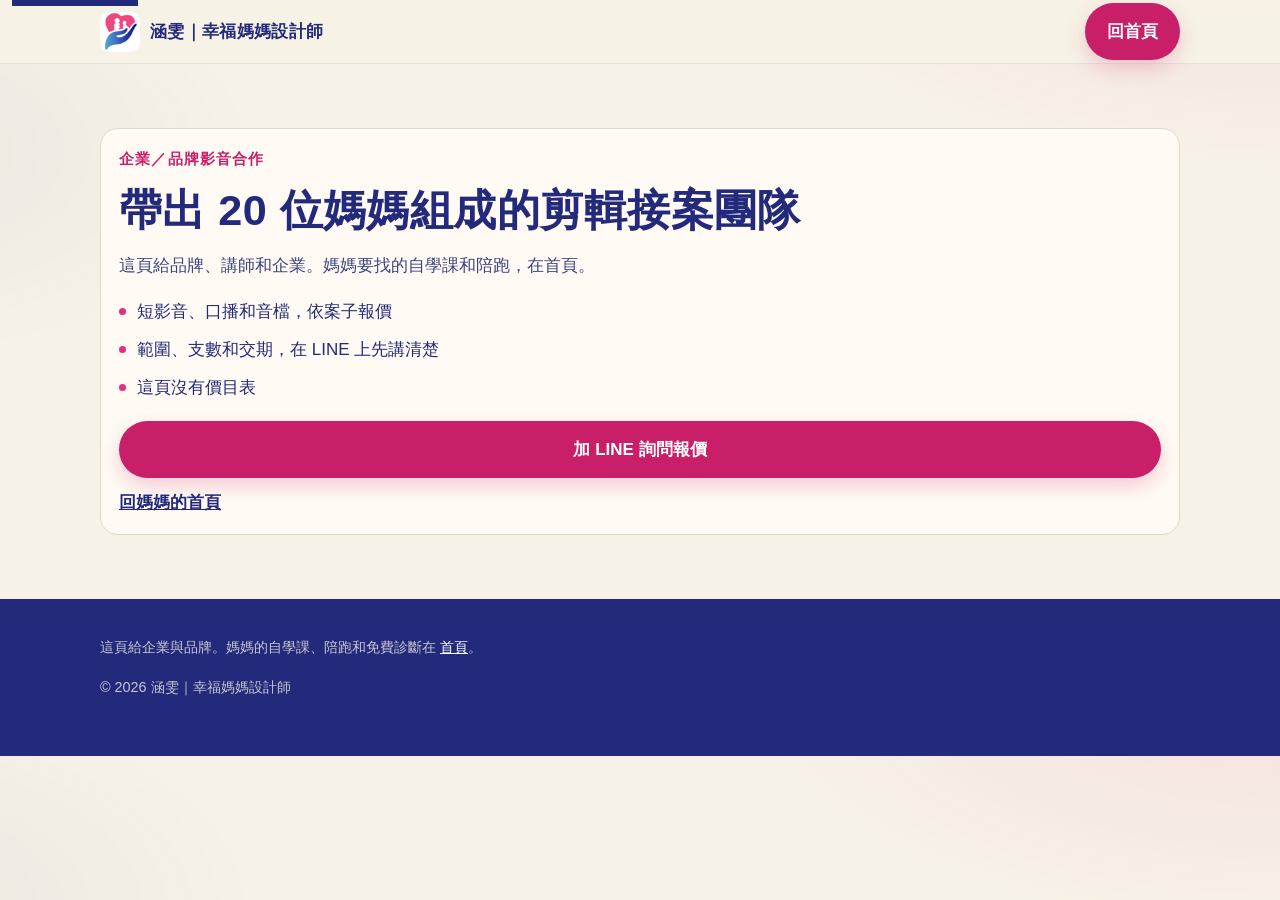
==== b2b.html @ 35776ecd "Initial site" ====
<!DOCTYPE html>
<html lang="zh-Hant-TW">
<head>
  <meta charset="UTF-8">
  <meta name="viewport" content="width=device-width, initial-scale=1">
  <title>企業／品牌影音合作 · 涵雯｜幸福媽媽設計師</title>
  <meta name="description" content="涵雯帶出 20 位媽媽組成的剪輯接案團隊。品牌與企業的短影音、口播和音檔，用 LINE 詢問報價，這頁沒有價目表。">
  <link rel="canonical" href="https://hanwen119.github.io/b2b.html">
  <meta name="theme-color" content="#F7F2E7">
  <link rel="icon" href="./favicon.png" type="image/png">
  <meta property="og:url" content="https://hanwen119.github.io/b2b.html">
  <meta property="og:title" content="企業／品牌影音合作">
  <meta property="og:description" content="帶出 20 位媽媽組成的剪輯接案團隊。報價請加 LINE，頁面上沒有價目。">
  <meta property="og:image" content="https://hanwen119.github.io/portrait.jpg">
  <script type="module" crossorigin src="./assets/main-DFJUvyFp.js"></script>
  <link rel="stylesheet" crossorigin href="./assets/main-BdlmjhkK.css">
</head>
<body>
  <a class="skip" href="#b2b">跳到主要內容</a>
  <header class="site-header">
    <div class="wrap">
      <a class="brand" href="./index.html">
        <img src="./logo.png" alt="" width="40" height="40">
        <span>涵雯｜幸福媽媽設計師</span>
      </a>
      <a class="btn" href="./index.html">回首頁</a>
    </div>
  </header>
  <main>
    <section>
      <div class="wrap">
        <article class="card" id="b2b"></article>
      </div>
    </section>
  </main>
  <footer class="site-footer">
    <div class="wrap">
      <p class="fine">這頁給企業與品牌。媽媽的自學課、陪跑和免費診斷在 <a href="./index.html">首頁</a>。</p>
      <p class="fine">© <span id="year">2026</span> 涵雯｜幸福媽媽設計師</p>
    </div>
  </footer>
</body>
</html>
---- assets/main-BdlmjhkK.css ----
:root{--bg: #f7f2e7;--bg-deep: #efe6d4;--card: #fffbf4;--ink: #232a7c;--ink-soft: #3c4480;--muted: #5c5478;--pink: #e62e7b;--pink-deep: #c81f68;--blush: #f8e4ec;--line: #e4d7c4;--navy: #232a7c;--white: #fffdf9;--shadow: 0 16px 40px rgba(35, 42, 124, .08);--radius: 18px;--header: 64px;--max: 1080px;--font: "PingFang TC", "PingFang SC", "Noto Sans TC", "Noto Sans CJK TC", "Microsoft JhengHei", "Heiti TC", "Source Han Sans TC", sans-serif}*,*:before,*:after{box-sizing:border-box}html{scroll-behavior:smooth}body{margin:0;background:radial-gradient(900px 420px at 100% -10%,rgba(230,46,123,.09),transparent 60%),radial-gradient(700px 380px at -10% 20%,rgba(35,42,124,.06),transparent 55%),var(--bg);color:var(--ink);font-family:var(--font);font-size:17px;line-height:1.75;text-rendering:optimizeLegibility}body.nav-open{overflow:hidden}img{max-width:100%;display:block}a{color:var(--pink-deep)}a:hover{color:var(--navy)}:focus-visible{outline:3px solid var(--navy);outline-offset:3px}.skip{position:absolute;left:12px;top:-40px;background:var(--navy);color:#fff;padding:8px 12px;z-index:20}.skip:focus{top:12px}.wrap{width:min(var(--max),calc(100% - 32px));margin:0 auto}.site-header{position:sticky;top:0;z-index:10;height:var(--header);display:flex;align-items:center;background:#f7f2e7eb;-webkit-backdrop-filter:blur(10px);backdrop-filter:blur(10px);border-bottom:1px solid rgba(35,42,124,.08)}.site-header .wrap{display:flex;align-items:center;gap:16px;width:min(var(--max),calc(100% - 32px))}.site-header .wrap>.btn{margin-left:auto}.brand{display:flex;align-items:center;gap:10px;color:var(--navy);text-decoration:none;font-weight:700;letter-spacing:.02em;min-width:0}.brand img{width:40px;height:40px;border-radius:10px;flex:none}.brand span{white-space:nowrap;overflow:hidden;text-overflow:ellipsis}.nav-toggle{margin-left:auto;border:1px solid var(--line);background:var(--card);color:var(--navy);font:inherit;font-weight:700;border-radius:999px;padding:8px 14px}.nav{display:none;position:absolute;top:var(--header);left:0;right:0;background:var(--bg);border-bottom:1px solid var(--line);padding:8px 16px 18px}.nav.is-open{display:grid;gap:4px}.nav a{color:var(--navy);text-decoration:none;font-weight:600;padding:10px 8px;border-radius:10px}.nav a:hover{background:var(--blush);color:var(--navy)}.nav .btn{margin-top:8px;text-align:center}h1,h2,h3,p{margin-top:0}h1{font-size:clamp(1.7rem,4.6vw,2.7rem);line-height:1.35;letter-spacing:.01em;font-weight:750;margin-bottom:12px}h2{font-size:clamp(1.45rem,3vw,2rem);line-height:1.4;margin-bottom:8px}h3{font-size:1.15rem;line-height:1.45;margin-bottom:6px}.eyebrow{margin:0 0 8px;color:var(--pink-deep);font-weight:700;letter-spacing:.08em;font-size:.92rem}.lede{font-size:1.05rem;color:var(--ink-soft)}.muted{color:var(--muted)}.hero{padding:28px 0 12px}.hero-grid{display:grid;gap:22px}.portrait-frame{margin:0;background:var(--card);border-radius:28px;padding:10px;box-shadow:var(--shadow);border:1px solid rgba(230,46,123,.15)}.portrait-frame{order:-1}.portrait-frame img{width:100%;height:220px;object-fit:cover;object-position:center 22%;border-radius:20px}.portrait-frame figcaption{padding:8px 8px 4px;color:var(--muted);font-size:.92rem}.btn{display:inline-flex;justify-content:center;align-items:center;gap:8px;background:var(--pink-deep);color:#fff;text-decoration:none;border:0;border-radius:999px;padding:14px 22px;font:inherit;font-weight:750;cursor:pointer;box-shadow:0 8px 20px #c81f6838}.btn:hover{background:var(--navy);color:#fff}.btn.navy{background:var(--navy);box-shadow:0 8px 20px #232a7c29}.btn.navy:hover{background:var(--pink-deep)}.btn.ghost{background:transparent;color:var(--navy);box-shadow:none;border:1.5px solid rgba(35,42,124,.25)}.btn.ghost:hover{background:#fff;color:var(--navy)}.btn.full{width:100%}.hero-actions,.stack{display:grid;gap:10px;margin-top:18px}.text-link{color:var(--navy);font-weight:650}.funnel{display:grid;grid-template-columns:repeat(4,1fr);gap:8px;margin:22px 0 8px}.funnel{grid-template-columns:1fr 1fr}.funnel div{background:var(--card);border:1px solid var(--line);border-radius:14px;padding:10px 8px;text-align:center;font-size:.92rem;font-weight:700;color:var(--navy);line-height:1.35}.funnel strong{display:block;color:var(--pink-deep);font-size:.75rem;letter-spacing:.06em;font-weight:750}section{padding:42px 0}.section-head{margin-bottom:18px;max-width:40rem}.card,.quote,.stat,.offer,.chapter,.resource,details{background:var(--card);border:1px solid var(--line);border-radius:var(--radius);box-shadow:0 1px #ffffffb3 inset}.card,.offer,.resource,.chapter{padding:18px 18px 16px}.grid{display:grid;gap:14px}.story p{color:var(--ink-soft)}.credential-list,.include-list{margin:0;padding:0;list-style:none}.credential-list li,.include-list li{position:relative;padding-left:18px;margin:8px 0}.credential-list li:before,.include-list li:before{content:"";width:7px;height:7px;border-radius:50%;background:var(--pink);position:absolute;left:0;top:.65em}.note{background:var(--blush);border-radius:14px;padding:14px 16px;color:var(--ink)}.note strong{color:var(--navy)}.podcasts{display:grid;gap:10px;margin-top:12px}.podcasts a{display:block;text-decoration:none;background:var(--bg);border-radius:12px;padding:10px 12px;color:var(--navy);font-weight:700}.podcasts a span{display:block;font-weight:500;color:var(--muted)}.price-flag{display:inline-block;background:var(--navy);color:#fff;border-radius:999px;padding:4px 10px;font-size:.82rem;font-weight:700;letter-spacing:.04em}.price{font-size:1.35rem;font-weight:750;margin:10px 0 4px}.price s{color:var(--muted);font-size:.95rem;font-weight:600;margin-left:6px}.meter{height:10px;background:var(--bg-deep);border-radius:999px;overflow:hidden;margin:10px 0 6px}.meter span{display:block;height:100%;width:40%;background:linear-gradient(90deg,var(--pink),var(--navy))}.chapter-map{margin:8px 0 12px;padding:0;list-style:none;display:grid;gap:8px}.chapter-map li{background:var(--bg);border-radius:12px;padding:10px 12px 10px 44px;position:relative;font-weight:650}.chapter-map li:before{counter-increment:map;content:counter(map);position:absolute;left:10px;top:10px;width:24px;height:24px;border-radius:50%;background:var(--navy);color:#fff;font-size:.8rem;display:grid;place-items:center}.chapter-map{counter-reset:map}.lesson-list{list-style:none;margin:8px 0 0;padding:0}.chapters{display:grid;gap:10px;margin-top:14px}.chapter h3{margin-bottom:4px}.lesson{display:flex;justify-content:space-between;gap:10px;align-items:baseline;padding:8px 0;border-top:1px solid var(--line);font-size:.98rem}.lesson>span:first-child{min-width:0}.badge{flex:none;font-size:.78rem;font-weight:750;border-radius:999px;padding:2px 8px}.badge.live{background:#e5f2e4;color:#1d5c32}.badge.soon{background:var(--bg-deep);color:var(--navy)}.section-cta{margin-top:22px;padding-top:8px}.section-cta p{margin-bottom:8px}.stats{display:grid;gap:12px}.stat{padding:16px 18px}.stat .figure{font-size:1.55rem;font-weight:750;color:var(--pink-deep);line-height:1.2}.quotes{display:grid;gap:12px}.quote{padding:16px 18px;margin:0}.quote p{margin:0 0 10px}.quote footer{color:var(--muted);font-size:.92rem}.quote a{font-weight:650}.player{margin-top:10px;border-radius:12px;overflow:hidden;background:#111;aspect-ratio:16 / 9}.player iframe,.player video{width:100%;height:100%;border:0}.quiz-card{background:var(--card);border:1px solid var(--line);border-radius:24px;padding:18px 16px 16px;box-shadow:var(--shadow)}.progress-label{display:flex;justify-content:space-between;font-size:.88rem;font-weight:700;color:var(--muted)}.track{height:8px;background:var(--bg-deep);border-radius:99px;margin:8px 0 16px;overflow:hidden}.track span{display:block;height:100%;background:var(--pink-deep);width:0}.options{display:grid;gap:8px}.option{text-align:left;font:inherit;color:var(--navy);background:var(--bg);border:1.5px solid var(--line);border-radius:14px;padding:12px 14px;cursor:pointer}.option[aria-checked=true],.option.selected{border-color:var(--pink-deep);background:var(--blush)}.quiz-nav{display:flex;gap:10px;margin-top:14px}.quiz-nav .btn{flex:1}.result-kicker{color:var(--pink-deep);font-weight:750;letter-spacing:.06em;font-size:.85rem}.form{display:grid;gap:8px;margin-top:14px}label{font-weight:700;font-size:.92rem}input[type=text],input[type=email]{font:inherit;padding:12px;border-radius:12px;border:1.5px solid var(--line);background:#fff;color:var(--ink);width:100%}.form-note{font-size:.88rem;color:var(--muted)}details{padding:4px 16px}summary{cursor:pointer;font-weight:750;padding:12px 0;color:var(--navy)}details p{margin-top:0;color:var(--ink-soft)}.site-footer{background:var(--navy);color:#f7f2e7;padding:36px 0 96px}.site-footer a{color:#fff}.footer-brand{display:flex;gap:12px;align-items:center;color:#fff;text-decoration:none;font-weight:750}.footer-brand img{width:64px;height:64px;border-radius:16px;background:#fff}.footer-links,.socials{display:flex;flex-wrap:wrap;gap:10px 14px;margin:14px 0}.fine{color:#f7f2e7c7;font-size:.9rem}.dock[hidden]{display:none!important}.dock{position:fixed;left:0;right:0;bottom:0;z-index:9;display:grid;gap:4px;padding:10px 16px calc(10px + env(safe-area-inset-bottom));background:#f7f2e7f5;border-top:1px solid var(--line)}.dock .mini{text-align:center;font-size:.85rem}@media(max-width:759px){body{padding-bottom:108px}}@media(min-width:760px){.funnel{grid-template-columns:repeat(4,1fr)}.portrait-frame{order:0}.nav-toggle{display:none}.nav{display:flex;position:static;background:transparent;border:0;padding:0;margin-left:auto;align-items:center;gap:4px}.nav a{padding:8px 10px}.nav .btn{margin:0 0 0 8px;padding:10px 16px}.hero{padding-top:48px}.hero-grid{grid-template-columns:1.05fr .95fr;align-items:center;gap:40px}.portrait-frame img{height:520px}.hero-actions{grid-template-columns:auto auto;justify-content:start;align-items:center}.offers,.stats,.quotes,.resources,.chapters{grid-template-columns:1fr 1fr}#course{grid-column:1 / -1}.chapters{grid-template-columns:1fr 1fr}.about-grid{display:grid;grid-template-columns:1.3fr .7fr;gap:16px}.dock{display:none}.site-footer{padding-bottom:42px}section{padding:64px 0}}@media(min-width:1040px){.stats{grid-template-columns:1fr 1fr 1fr}.offers{grid-template-columns:1fr 1fr}}@media(prefers-reduced-motion:reduce){html{scroll-behavior:auto}*{transition:none!important}}
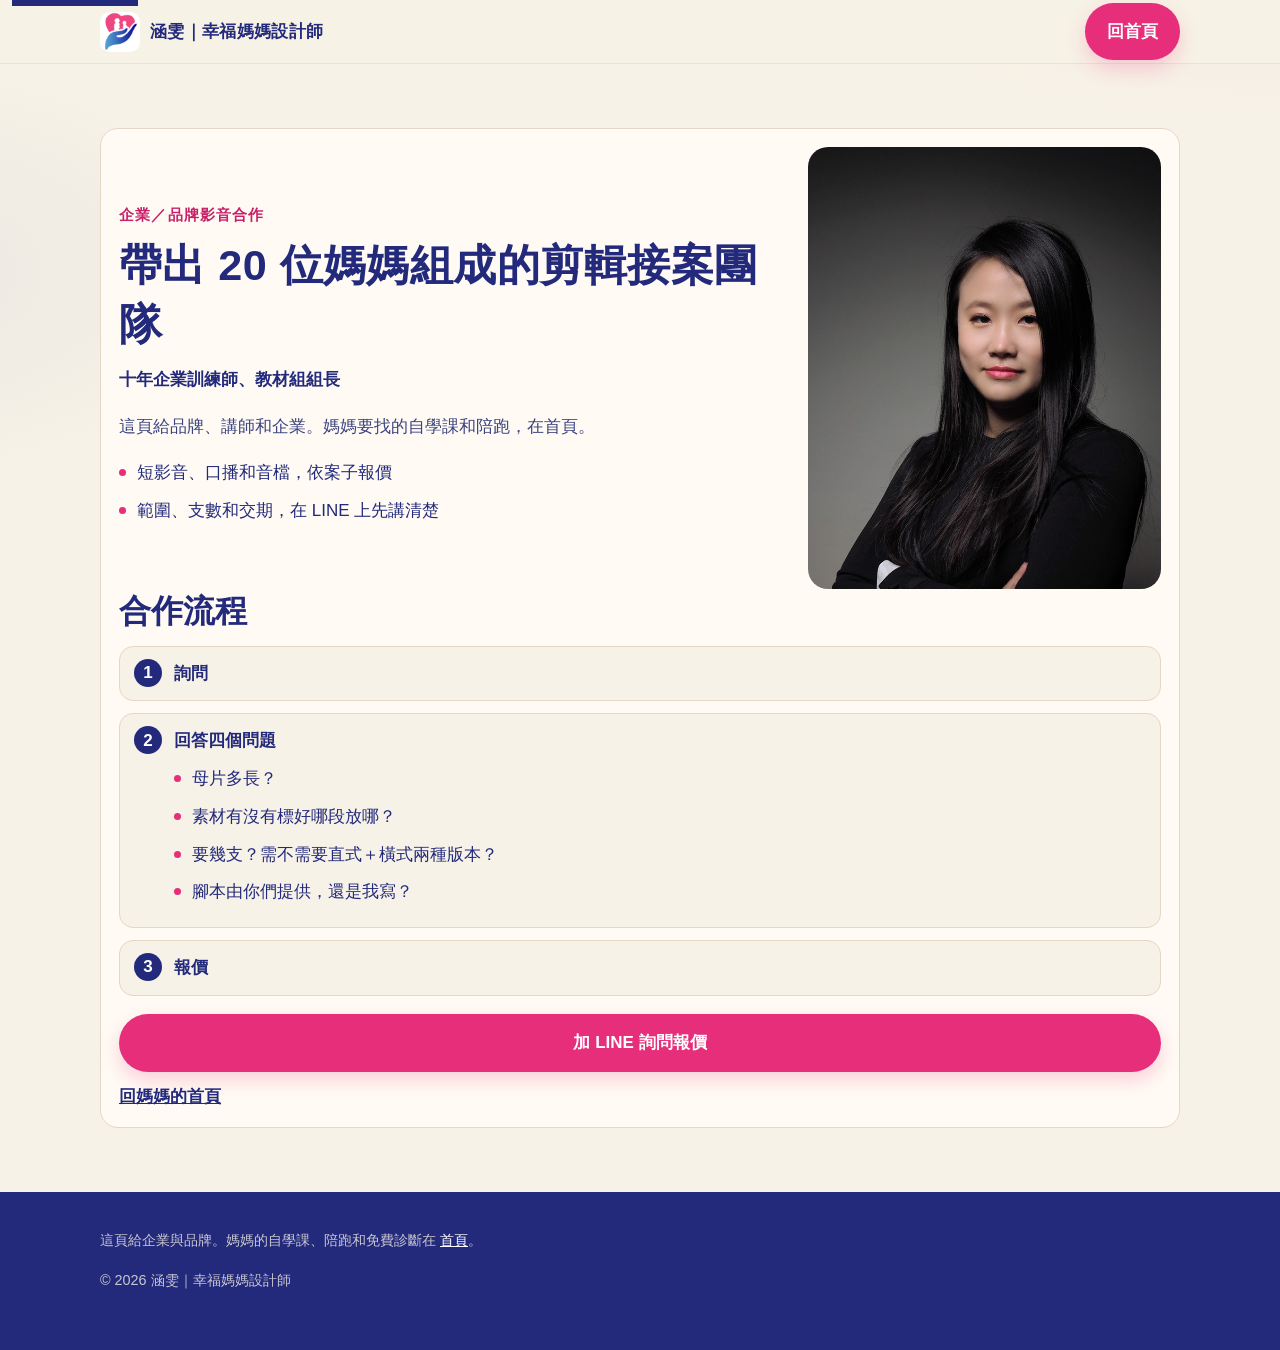
==== commit 21fc1e80: "依涵雯 11/23 定稿修改首頁與 b2b 頁" ====
--- a/b2b.html
+++ b/b2b.html
@@ -4,16 +4,17 @@
   <meta charset="UTF-8">
   <meta name="viewport" content="width=device-width, initial-scale=1">
   <title>企業／品牌影音合作 · 涵雯｜幸福媽媽設計師</title>
-  <meta name="description" content="涵雯帶出 20 位媽媽組成的剪輯接案團隊。品牌與企業的短影音、口播和音檔，用 LINE 詢問報價，這頁沒有價目表。">
+  <meta name="description" content="我帶出 20 位媽媽組成的剪輯接案團隊。品牌與企業的短影音、口播和音檔，用 LINE 詢問報價。">
   <link rel="canonical" href="https://hanwen119.github.io/b2b.html">
   <meta name="theme-color" content="#F7F2E7">
   <link rel="icon" href="./favicon.png" type="image/png">
+  <link rel="preload" as="image" href="./photos/b2b-hero.jpg">
   <meta property="og:url" content="https://hanwen119.github.io/b2b.html">
   <meta property="og:title" content="企業／品牌影音合作">
-  <meta property="og:description" content="帶出 20 位媽媽組成的剪輯接案團隊。報價請加 LINE，頁面上沒有價目。">
-  <meta property="og:image" content="https://hanwen119.github.io/portrait.jpg">
-  <script type="module" crossorigin src="./assets/main-DFJUvyFp.js"></script>
-  <link rel="stylesheet" crossorigin href="./assets/main-BdlmjhkK.css">
+  <meta property="og:description" content="帶出 20 位媽媽組成的剪輯接案團隊。報價請加 LINE。">
+  <meta property="og:image" content="https://hanwen119.github.io/photos/b2b-hero.jpg">
+  <script type="module" crossorigin src="./assets/main-1123.js"></script>
+  <link rel="stylesheet" crossorigin href="./assets/main-1123.css">
 </head>
 <body>
   <a class="skip" href="#b2b">跳到主要內容</a>
--- a/assets/main-1123.css
+++ b/assets/main-1123.css
@@ -0,0 +1,830 @@
+:root {
+  --bg: #f7f2e7;
+  --bg-deep: #efe6d4;
+  --card: #fffbf4;
+  --ink: #232a7c;
+  --ink-soft: #3c4480;
+  --muted: #5c5478;
+  --pink: #e62e7b;
+  --pink-deep: #c81f68;
+  --blush: #f8e4ec;
+  --line: #e4d7c4;
+  --navy: #232a7c;
+  --white: #fffdf9;
+  --shadow: 0 16px 40px rgba(35, 42, 124, 0.08);
+  --radius: 18px;
+  --header: 64px;
+  --max: 1080px;
+  --font:
+    "PingFang TC", "PingFang SC", "Noto Sans TC", "Noto Sans CJK TC",
+    "Microsoft JhengHei", "Heiti TC", "Source Han Sans TC", sans-serif;
+}
+*,
+*:before,
+*:after {
+  box-sizing: border-box;
+}
+html {
+  scroll-behavior: smooth;
+}
+body {
+  margin: 0;
+  background:
+    radial-gradient(
+      900px 420px at 100% -10%,
+      rgba(230, 46, 123, 0.09),
+      transparent 60%
+    ),
+    radial-gradient(
+      700px 380px at -10% 20%,
+      rgba(35, 42, 124, 0.06),
+      transparent 55%
+    ),
+    var(--bg);
+  color: var(--ink);
+  font-family: var(--font);
+  font-size: 17px;
+  line-height: 1.75;
+  text-rendering: optimizeLegibility;
+}
+body.nav-open {
+  overflow: hidden;
+}
+img {
+  max-width: 100%;
+  display: block;
+}
+a {
+  color: var(--pink-deep);
+}
+a:hover {
+  color: var(--navy);
+}
+:focus-visible {
+  outline: 3px solid var(--navy);
+  outline-offset: 3px;
+}
+.skip {
+  position: absolute;
+  left: 12px;
+  top: -40px;
+  background: var(--navy);
+  color: #fff;
+  padding: 8px 12px;
+  z-index: 20;
+}
+.skip:focus {
+  top: 12px;
+}
+.wrap {
+  width: min(var(--max), calc(100% - 32px));
+  margin: 0 auto;
+}
+.site-header {
+  position: sticky;
+  top: 0;
+  z-index: 10;
+  height: var(--header);
+  display: flex;
+  align-items: center;
+  background: #f7f2e7eb;
+  -webkit-backdrop-filter: blur(10px);
+  backdrop-filter: blur(10px);
+  border-bottom: 1px solid rgba(35, 42, 124, 0.08);
+}
+.site-header .wrap {
+  display: flex;
+  align-items: center;
+  gap: 16px;
+  width: min(var(--max), calc(100% - 32px));
+}
+.site-header .wrap > .btn {
+  margin-left: auto;
+}
+.brand {
+  display: flex;
+  align-items: center;
+  gap: 10px;
+  color: var(--navy);
+  text-decoration: none;
+  font-weight: 700;
+  letter-spacing: 0.02em;
+  min-width: 0;
+}
+.brand img {
+  width: 40px;
+  height: 40px;
+  border-radius: 10px;
+  flex: none;
+}
+.brand span {
+  white-space: nowrap;
+  overflow: hidden;
+  text-overflow: ellipsis;
+}
+.nav-toggle {
+  margin-left: auto;
+  border: 1px solid var(--line);
+  background: var(--card);
+  color: var(--navy);
+  font: inherit;
+  font-weight: 700;
+  border-radius: 999px;
+  padding: 8px 14px;
+}
+.nav {
+  display: none;
+  position: absolute;
+  top: var(--header);
+  left: 0;
+  right: 0;
+  background: var(--bg);
+  border-bottom: 1px solid var(--line);
+  padding: 8px 16px 18px;
+}
+.nav.is-open {
+  display: grid;
+  gap: 4px;
+}
+.nav a {
+  color: var(--navy);
+  text-decoration: none;
+  font-weight: 600;
+  padding: 10px 8px;
+  border-radius: 10px;
+}
+.nav a:hover {
+  background: var(--blush);
+  color: var(--navy);
+}
+.nav .btn {
+  margin-top: 8px;
+  text-align: center;
+}
+h1,
+h2,
+h3,
+p {
+  margin-top: 0;
+}
+h1 {
+  font-size: clamp(1.7rem, 4.6vw, 2.7rem);
+  line-height: 1.35;
+  letter-spacing: 0.01em;
+  font-weight: 750;
+  margin-bottom: 12px;
+}
+h2 {
+  font-size: clamp(1.45rem, 3vw, 2rem);
+  line-height: 1.4;
+  margin-bottom: 8px;
+}
+h3 {
+  font-size: 1.15rem;
+  line-height: 1.45;
+  margin-bottom: 6px;
+}
+.eyebrow {
+  margin: 0 0 8px;
+  color: var(--pink-deep);
+  font-weight: 700;
+  letter-spacing: 0.08em;
+  font-size: 0.92rem;
+}
+.lede {
+  font-size: 1.05rem;
+  color: var(--ink-soft);
+}
+.muted {
+  color: var(--muted);
+}
+.hero {
+  padding: 28px 0 12px;
+}
+.hero-grid {
+  display: grid;
+  gap: 22px;
+}
+.portrait-frame {
+  margin: 0;
+  background: var(--card);
+  border-radius: 28px;
+  padding: 10px;
+  box-shadow: var(--shadow);
+  border: 1px solid rgba(230, 46, 123, 0.15);
+}
+.portrait-frame {
+  order: -1;
+}
+.portrait-crop {
+  position: relative;
+  width: 100%;
+  aspect-ratio: 1 / 1;
+  overflow: hidden;
+  border-radius: 20px;
+}
+.portrait-crop img {
+  position: absolute;
+  max-width: none;
+  width: 128.85%;
+  height: auto;
+  left: -18.62%;
+  top: -14.37%;
+}
+.portrait-frame figcaption {
+  padding: 8px 8px 4px;
+  color: var(--muted);
+  font-size: 0.92rem;
+}
+.btn {
+  display: inline-flex;
+  justify-content: center;
+  align-items: center;
+  gap: 8px;
+  background: var(--pink);
+  color: #fff;
+  text-decoration: none;
+  border: 0;
+  border-radius: 999px;
+  padding: 14px 22px;
+  font: inherit;
+  font-weight: 750;
+  cursor: pointer;
+  box-shadow: 0 8px 20px #e62e7b38;
+}
+.btn:hover {
+  background: var(--navy);
+  color: #fff;
+}
+.btn.navy {
+  background: var(--navy);
+  box-shadow: 0 8px 20px #232a7c29;
+}
+.btn.navy:hover {
+  background: var(--pink);
+}
+.btn.ghost {
+  background: transparent;
+  color: var(--navy);
+  box-shadow: none;
+  border: 1.5px solid rgba(35, 42, 124, 0.25);
+}
+.btn.ghost:hover {
+  background: #fff;
+  color: var(--navy);
+}
+.btn.full {
+  width: 100%;
+}
+.hero-actions,
+.stack {
+  display: grid;
+  gap: 10px;
+  margin-top: 18px;
+}
+.text-link {
+  color: var(--navy);
+  font-weight: 650;
+}
+section {
+  padding: 42px 0;
+}
+.section-head {
+  margin-bottom: 18px;
+  max-width: 40rem;
+}
+.card,
+.quote,
+.stat,
+.offer,
+.chapter,
+.resource,
+details {
+  background: var(--card);
+  border: 1px solid var(--line);
+  border-radius: var(--radius);
+  box-shadow: 0 1px #ffffffb3 inset;
+}
+.card,
+.offer,
+.resource,
+.chapter {
+  padding: 18px 18px 16px;
+}
+.grid {
+  display: grid;
+  gap: 14px;
+}
+.story p {
+  color: var(--ink-soft);
+}
+.credential-list,
+.include-list {
+  margin: 0;
+  padding: 0;
+  list-style: none;
+}
+.credential-list li,
+.include-list li {
+  position: relative;
+  padding-left: 18px;
+  margin: 8px 0;
+}
+.credential-list li:before,
+.include-list li:before {
+  content: "";
+  width: 7px;
+  height: 7px;
+  border-radius: 50%;
+  background: var(--pink);
+  position: absolute;
+  left: 0;
+  top: 0.65em;
+}
+.note {
+  background: var(--blush);
+  border-radius: 14px;
+  padding: 14px 16px;
+  color: var(--ink);
+}
+.note strong {
+  color: var(--navy);
+}
+.podcasts {
+  display: grid;
+  gap: 10px;
+  margin-top: 12px;
+}
+.podcasts a {
+  display: block;
+  text-decoration: none;
+  background: var(--bg);
+  border-radius: 12px;
+  padding: 10px 12px;
+  color: var(--navy);
+  font-weight: 700;
+}
+.podcasts a span {
+  display: block;
+  font-weight: 500;
+  color: var(--muted);
+}
+.price-flag {
+  display: inline-block;
+  background: var(--navy);
+  color: #fff;
+  border-radius: 999px;
+  padding: 4px 10px;
+  font-size: 0.82rem;
+  font-weight: 700;
+  letter-spacing: 0.04em;
+}
+.price {
+  font-size: 1.35rem;
+  font-weight: 750;
+  margin: 10px 0 4px;
+}
+.price s {
+  color: var(--muted);
+  font-size: 0.95rem;
+  font-weight: 600;
+  margin-left: 6px;
+}
+.meter {
+  height: 10px;
+  background: var(--bg-deep);
+  border-radius: 999px;
+  overflow: hidden;
+  margin: 10px 0 6px;
+}
+.meter span {
+  display: block;
+  height: 100%;
+  width: 40%;
+  background: linear-gradient(90deg, var(--pink), var(--navy));
+}
+.chapter-map {
+  margin: 8px 0 12px;
+  padding: 0;
+  list-style: none;
+  display: grid;
+  gap: 8px;
+}
+.chapter-map li {
+  background: var(--bg);
+  border-radius: 12px;
+  padding: 10px 12px 10px 44px;
+  position: relative;
+  font-weight: 650;
+}
+.chapter-map li:before {
+  counter-increment: map;
+  content: counter(map);
+  position: absolute;
+  left: 10px;
+  top: 10px;
+  width: 24px;
+  height: 24px;
+  border-radius: 50%;
+  background: var(--navy);
+  color: #fff;
+  font-size: 0.8rem;
+  display: grid;
+  place-items: center;
+}
+.chapter-map {
+  counter-reset: map;
+}
+.lesson-list {
+  list-style: none;
+  margin: 8px 0 0;
+  padding: 0;
+}
+.chapters {
+  display: grid;
+  gap: 10px;
+  margin-top: 14px;
+}
+.chapter h3 {
+  margin-bottom: 4px;
+}
+.lesson {
+  display: flex;
+  justify-content: space-between;
+  gap: 10px;
+  align-items: baseline;
+  padding: 8px 0;
+  border-top: 1px solid var(--line);
+  font-size: 0.98rem;
+}
+.lesson > span:first-child {
+  min-width: 0;
+}
+.badge {
+  flex: none;
+  font-size: 0.78rem;
+  font-weight: 750;
+  border-radius: 999px;
+  padding: 2px 8px;
+}
+.badge.live {
+  background: #e5f2e4;
+  color: #1d5c32;
+}
+.badge.soon {
+  background: var(--bg-deep);
+  color: var(--navy);
+}
+.section-cta {
+  margin-top: 22px;
+  padding-top: 8px;
+}
+.section-cta p {
+  margin-bottom: 8px;
+}
+.stats {
+  display: grid;
+  gap: 12px;
+}
+.stat {
+  padding: 16px 18px;
+}
+.stat .figure {
+  font-size: 1.55rem;
+  font-weight: 750;
+  color: var(--pink-deep);
+  line-height: 1.2;
+}
+.quotes {
+  display: grid;
+  gap: 12px;
+}
+.quote {
+  padding: 16px 18px;
+  margin: 0;
+}
+.quote p {
+  margin: 0 0 10px;
+}
+.quote footer {
+  color: var(--muted);
+  font-size: 0.92rem;
+}
+.quote a {
+  font-weight: 650;
+}
+.player {
+  margin-top: 10px;
+  border-radius: 12px;
+  overflow: hidden;
+  background: #111;
+  aspect-ratio: 16 / 9;
+}
+.player iframe,
+.player video {
+  width: 100%;
+  height: 100%;
+  border: 0;
+}
+.quiz-card {
+  background: var(--card);
+  border: 1px solid var(--line);
+  border-radius: 24px;
+  padding: 18px 16px 16px;
+  box-shadow: var(--shadow);
+}
+.progress-label {
+  display: flex;
+  justify-content: space-between;
+  font-size: 0.88rem;
+  font-weight: 700;
+  color: var(--muted);
+}
+.track {
+  height: 8px;
+  background: var(--bg-deep);
+  border-radius: 99px;
+  margin: 8px 0 16px;
+  overflow: hidden;
+}
+.track span {
+  display: block;
+  height: 100%;
+  background: var(--pink-deep);
+  width: 0;
+}
+.options {
+  display: grid;
+  gap: 8px;
+}
+.option {
+  text-align: left;
+  font: inherit;
+  color: var(--navy);
+  background: var(--bg);
+  border: 1.5px solid var(--line);
+  border-radius: 14px;
+  padding: 12px 14px;
+  cursor: pointer;
+}
+.option[aria-checked="true"],
+.option.selected {
+  border-color: var(--pink-deep);
+  background: var(--blush);
+}
+.quiz-nav {
+  display: flex;
+  gap: 10px;
+  margin-top: 14px;
+}
+.quiz-nav .btn {
+  flex: 1;
+}
+.result-kicker {
+  color: var(--pink-deep);
+  font-weight: 750;
+  letter-spacing: 0.06em;
+  font-size: 0.85rem;
+}
+.form {
+  display: grid;
+  gap: 8px;
+  margin-top: 14px;
+}
+label {
+  font-weight: 700;
+  font-size: 0.92rem;
+}
+input[type="text"],
+input[type="email"] {
+  font: inherit;
+  padding: 12px;
+  border-radius: 12px;
+  border: 1.5px solid var(--line);
+  background: #fff;
+  color: var(--ink);
+  width: 100%;
+}
+.form-note {
+  font-size: 0.88rem;
+  color: var(--muted);
+}
+details {
+  padding: 4px 16px;
+}
+summary {
+  cursor: pointer;
+  font-weight: 750;
+  padding: 12px 0;
+  color: var(--navy);
+}
+details p {
+  margin-top: 0;
+  color: var(--ink-soft);
+}
+.site-footer {
+  background: var(--navy);
+  color: #f7f2e7;
+  padding: 36px 0 96px;
+}
+.site-footer a {
+  color: #fff;
+}
+.footer-brand {
+  display: flex;
+  gap: 12px;
+  align-items: center;
+  color: #fff;
+  text-decoration: none;
+  font-weight: 750;
+}
+.footer-brand img {
+  width: 64px;
+  height: 64px;
+  border-radius: 16px;
+  background: #fff;
+}
+.footer-links,
+.socials {
+  display: flex;
+  flex-wrap: wrap;
+  gap: 10px 14px;
+  margin: 14px 0;
+}
+.fine {
+  color: #f7f2e7c7;
+  font-size: 0.9rem;
+}
+.dock[hidden] {
+  display: none !important;
+}
+.dock {
+  position: fixed;
+  left: 0;
+  right: 0;
+  bottom: 0;
+  z-index: 9;
+  display: grid;
+  gap: 4px;
+  padding: 10px 16px calc(10px + env(safe-area-inset-bottom));
+  background: #f7f2e7f5;
+  border-top: 1px solid var(--line);
+}
+.dock .mini {
+  text-align: center;
+  font-size: 0.85rem;
+}
+@media (max-width: 759px) {
+  body {
+    padding-bottom: 108px;
+  }
+}
+@media (min-width: 760px) {
+  .portrait-frame {
+    order: 0;
+  }
+  .nav-toggle {
+    display: none;
+  }
+  .nav {
+    display: flex;
+    position: static;
+    background: transparent;
+    border: 0;
+    padding: 0;
+    margin-left: auto;
+    align-items: center;
+    gap: 4px;
+  }
+  .nav a {
+    padding: 8px 10px;
+  }
+  .nav .btn {
+    margin: 0 0 0 8px;
+    padding: 10px 16px;
+  }
+  .hero {
+    padding-top: 48px;
+  }
+  .hero-grid {
+    grid-template-columns: 1.05fr 0.95fr;
+    align-items: center;
+    gap: 40px;
+  }
+  .hero-actions {
+    grid-template-columns: auto auto;
+    justify-content: start;
+    align-items: center;
+  }
+  .offers,
+  .stats,
+  .quotes,
+  .resources,
+  .chapters {
+    grid-template-columns: 1fr 1fr;
+  }
+  #course {
+    grid-column: 1 / -1;
+  }
+  .chapters {
+    grid-template-columns: 1fr 1fr;
+  }
+  .about-grid {
+    display: grid;
+    grid-template-columns: 1.3fr 0.7fr;
+    gap: 16px;
+  }
+  .dock {
+    display: none;
+  }
+  .site-footer {
+    padding-bottom: 42px;
+  }
+  section {
+    padding: 64px 0;
+  }
+}
+@media (min-width: 1040px) {
+  .stats {
+    grid-template-columns: 1fr 1fr 1fr;
+  }
+  .offers {
+    grid-template-columns: 1fr 1fr;
+  }
+}
+@media (prefers-reduced-motion: reduce) {
+  html {
+    scroll-behavior: auto;
+  }
+  * {
+    transition: none !important;
+  }
+}
+
+.h1-line {
+  display: block;
+}
+.b2b-head {
+  display: grid;
+  gap: 18px;
+}
+.b2b-photo {
+  margin: 0;
+  order: -1;
+}
+.b2b-photo img {
+  width: 100%;
+  aspect-ratio: 4 / 5;
+  height: auto;
+  object-fit: cover;
+  object-position: center 18%;
+  border-radius: 20px;
+}
+.b2b-cred {
+  font-weight: 750;
+  color: var(--navy);
+}
+.steps {
+  list-style: none;
+  padding: 0;
+  margin: 12px 0 0;
+  display: grid;
+  gap: 12px;
+}
+.step {
+  display: flex;
+  gap: 12px;
+  align-items: flex-start;
+  background: var(--bg);
+  border: 1px solid var(--line);
+  border-radius: 14px;
+  padding: 12px 14px;
+}
+.step-no {
+  flex: none;
+  width: 28px;
+  height: 28px;
+  border-radius: 50%;
+  display: inline-flex;
+  align-items: center;
+  justify-content: center;
+  background: var(--navy);
+  color: #fff;
+  font-weight: 750;
+}
+.step .include-list {
+  margin: 8px 0 0;
+}
+.b2b-portfolio[hidden] {
+  display: none !important;
+}
+@media (min-width: 760px) {
+  .b2b-head {
+    grid-template-columns: 1.3fr 0.7fr;
+    align-items: center;
+    gap: 32px;
+  }
+  .b2b-photo {
+    order: 0;
+  }
+}
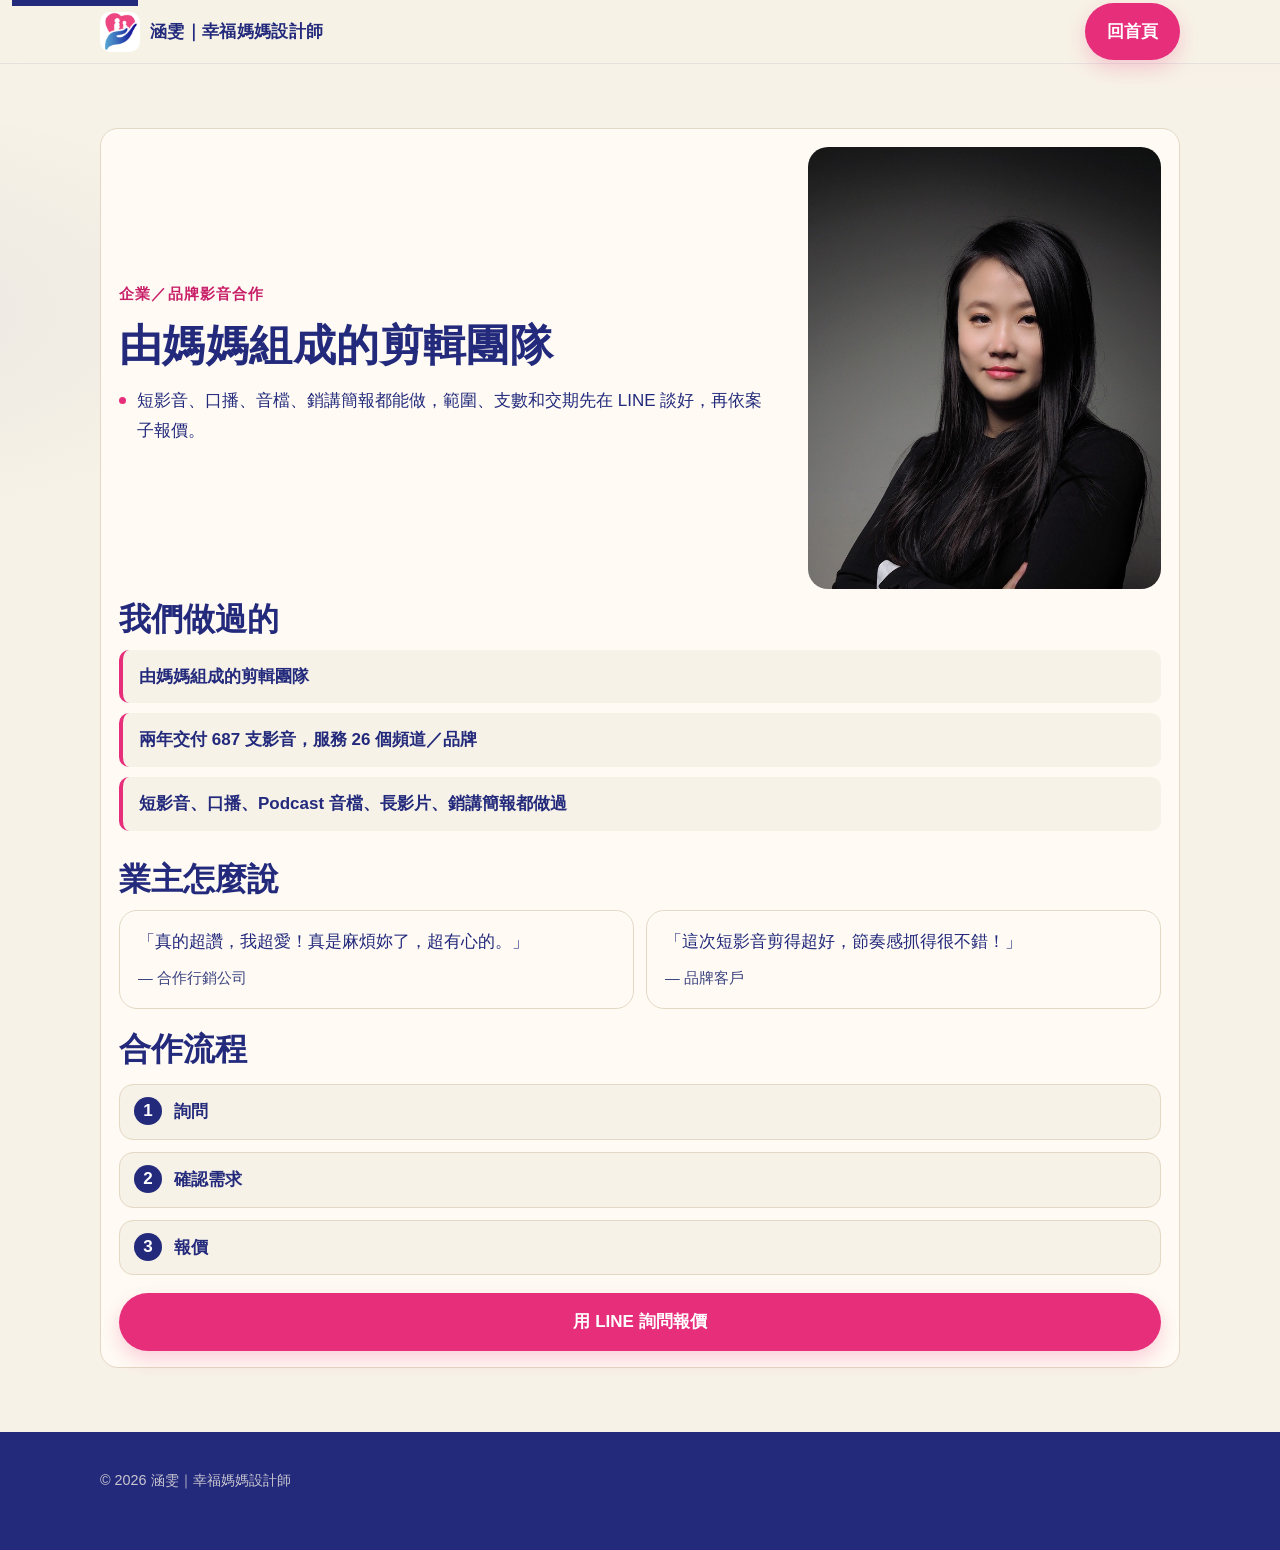
==== commit 1b9a8103: "依涵雯 11/23 第二輪修改清單更新首頁與 b2b 頁" ====
--- a/b2b.html
+++ b/b2b.html
@@ -4,14 +4,14 @@
   <meta charset="UTF-8">
   <meta name="viewport" content="width=device-width, initial-scale=1">
   <title>企業／品牌影音合作 · 涵雯｜幸福媽媽設計師</title>
-  <meta name="description" content="我帶出 20 位媽媽組成的剪輯接案團隊。品牌與企業的短影音、口播和音檔，用 LINE 詢問報價。">
+  <meta name="description" content="由媽媽組成的剪輯團隊。短影音、口播、音檔、銷講簡報，用 LINE 詢問報價。">
   <link rel="canonical" href="https://hanwen119.github.io/b2b.html">
   <meta name="theme-color" content="#F7F2E7">
   <link rel="icon" href="./favicon.png" type="image/png">
   <link rel="preload" as="image" href="./photos/b2b-hero.jpg">
   <meta property="og:url" content="https://hanwen119.github.io/b2b.html">
   <meta property="og:title" content="企業／品牌影音合作">
-  <meta property="og:description" content="帶出 20 位媽媽組成的剪輯接案團隊。報價請加 LINE。">
+  <meta property="og:description" content="由媽媽組成的剪輯團隊。報價請加 LINE。">
   <meta property="og:image" content="https://hanwen119.github.io/photos/b2b-hero.jpg">
   <script type="module" crossorigin src="./assets/main-1123.js"></script>
   <link rel="stylesheet" crossorigin href="./assets/main-1123.css">
@@ -36,7 +36,6 @@
   </main>
   <footer class="site-footer">
     <div class="wrap">
-      <p class="fine">這頁給企業與品牌。媽媽的自學課、陪跑和免費診斷在 <a href="./index.html">首頁</a>。</p>
       <p class="fine">© <span id="year">2026</span> 涵雯｜幸福媽媽設計師</p>
     </div>
   </footer>
--- a/assets/main-1123.css
+++ b/assets/main-1123.css
@@ -828,3 +828,44 @@
     order: 0;
   }
 }
+/* 11/23 第二輪修改 */
+.btn:not(.ghost),
+a.btn:not(.ghost),
+.nav a.btn,
+.site-header .wrap > a.btn {
+  color: #fff;
+  font-weight: 750;
+}
+.nav a.btn:hover,
+.btn:not(.ghost):hover {
+  color: #fff;
+}
+.course-video {
+  margin: 14px 0 18px;
+}
+.course-video figcaption {
+  margin-top: 6px;
+  font-size: 0.9rem;
+}
+.b2b-proof,
+.b2b-testimonials {
+  padding: 8px 0 18px;
+}
+.proof-list {
+  list-style: none;
+  padding: 0;
+  margin: 0;
+  display: grid;
+  gap: 10px;
+}
+.proof-list li {
+  background: var(--bg);
+  border-left: 4px solid var(--pink);
+  border-radius: 10px;
+  padding: 12px 16px;
+  font-weight: 700;
+  color: var(--navy);
+}
+.b2b-quote footer {
+  color: var(--ink-soft);
+}
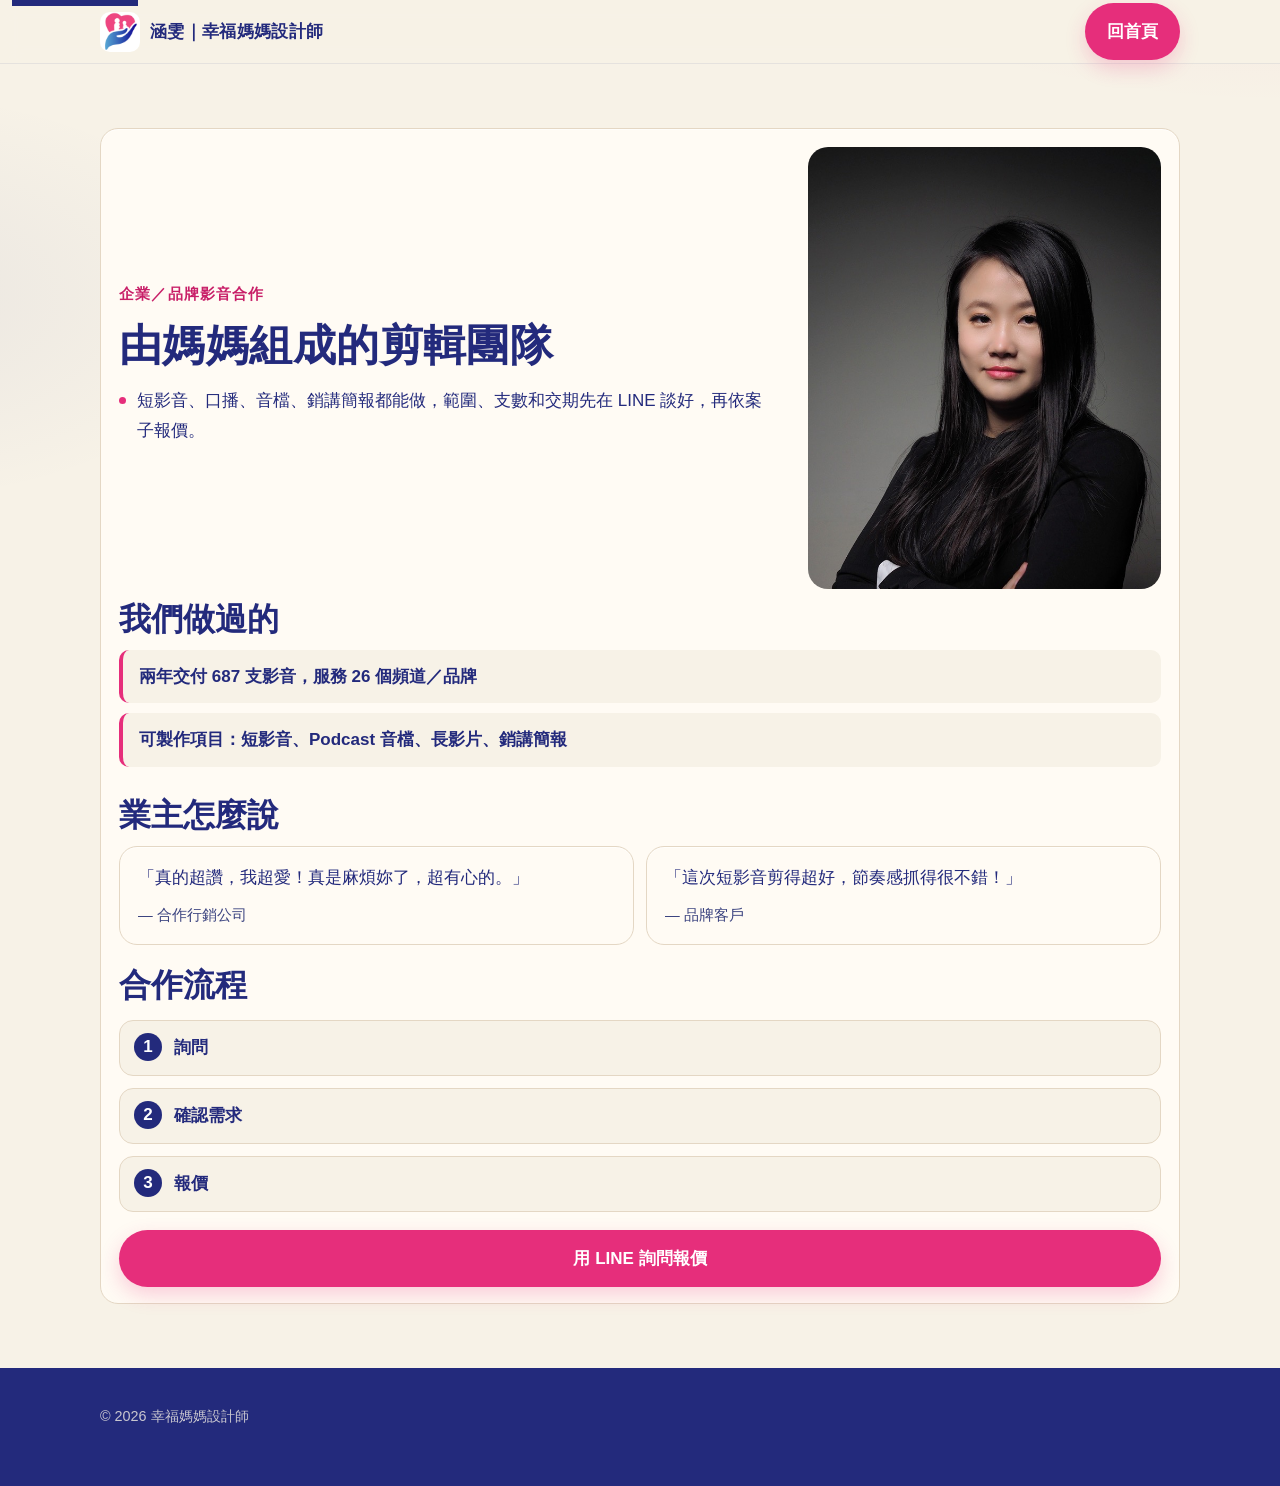
==== commit 2a3b2a34: "依涵雯 11/23 第三輪預覽意見更新首頁與合作頁" ====
--- a/b2b.html
+++ b/b2b.html
@@ -36,7 +36,7 @@
   </main>
   <footer class="site-footer">
     <div class="wrap">
-      <p class="fine">© <span id="year">2026</span> 涵雯｜幸福媽媽設計師</p>
+      <p class="fine">© <span id="year">2026</span> 幸福媽媽設計師</p>
     </div>
   </footer>
 </body>
--- a/assets/main-1123.css
+++ b/assets/main-1123.css
@@ -146,14 +146,14 @@
   display: grid;
   gap: 4px;
 }
-.nav a {
+.nav a:not(.btn) {
   color: var(--navy);
   text-decoration: none;
   font-weight: 600;
   padding: 10px 8px;
   border-radius: 10px;
 }
-.nav a:hover {
+.nav a:not(.btn):hover {
   background: var(--blush);
   color: var(--navy);
 }
@@ -648,8 +648,27 @@
 .socials {
   display: flex;
   flex-wrap: wrap;
-  gap: 10px 14px;
+  gap: 8px 8px;
   margin: 14px 0;
+}
+.socials a {
+  display: inline-flex;
+  align-items: center;
+  justify-content: center;
+  padding: 7px 14px;
+  border-radius: 999px;
+  border: 1.5px solid rgba(255, 255, 255, 0.4);
+  color: #fff;
+  text-decoration: none;
+  font-weight: 700;
+  font-size: 0.88rem;
+  line-height: 1.3;
+  background: transparent;
+}
+.socials a:hover {
+  background: #fff;
+  color: var(--navy);
+  border-color: #fff;
 }
 .fine {
   color: #f7f2e7c7;
@@ -696,7 +715,7 @@
     align-items: center;
     gap: 4px;
   }
-  .nav a {
+  .nav a:not(.btn) {
     padding: 8px 10px;
   }
   .nav .btn {
@@ -763,6 +782,9 @@
 
 .h1-line {
   display: block;
+}
+.h1-line + .h1-line {
+  margin-top: 0.12em;
 }
 .b2b-head {
   display: grid;
@@ -832,13 +854,16 @@
 .btn:not(.ghost),
 a.btn:not(.ghost),
 .nav a.btn,
-.site-header .wrap > a.btn {
-  color: #fff;
+.nav a.btn:hover,
+.nav a.btn:focus,
+.site-header .wrap > a.btn,
+.site-header .wrap > a.btn:hover {
+  color: #fff !important;
   font-weight: 750;
 }
 .nav a.btn:hover,
 .btn:not(.ghost):hover {
-  color: #fff;
+  color: #fff !important;
 }
 .course-video {
   margin: 14px 0 18px;
